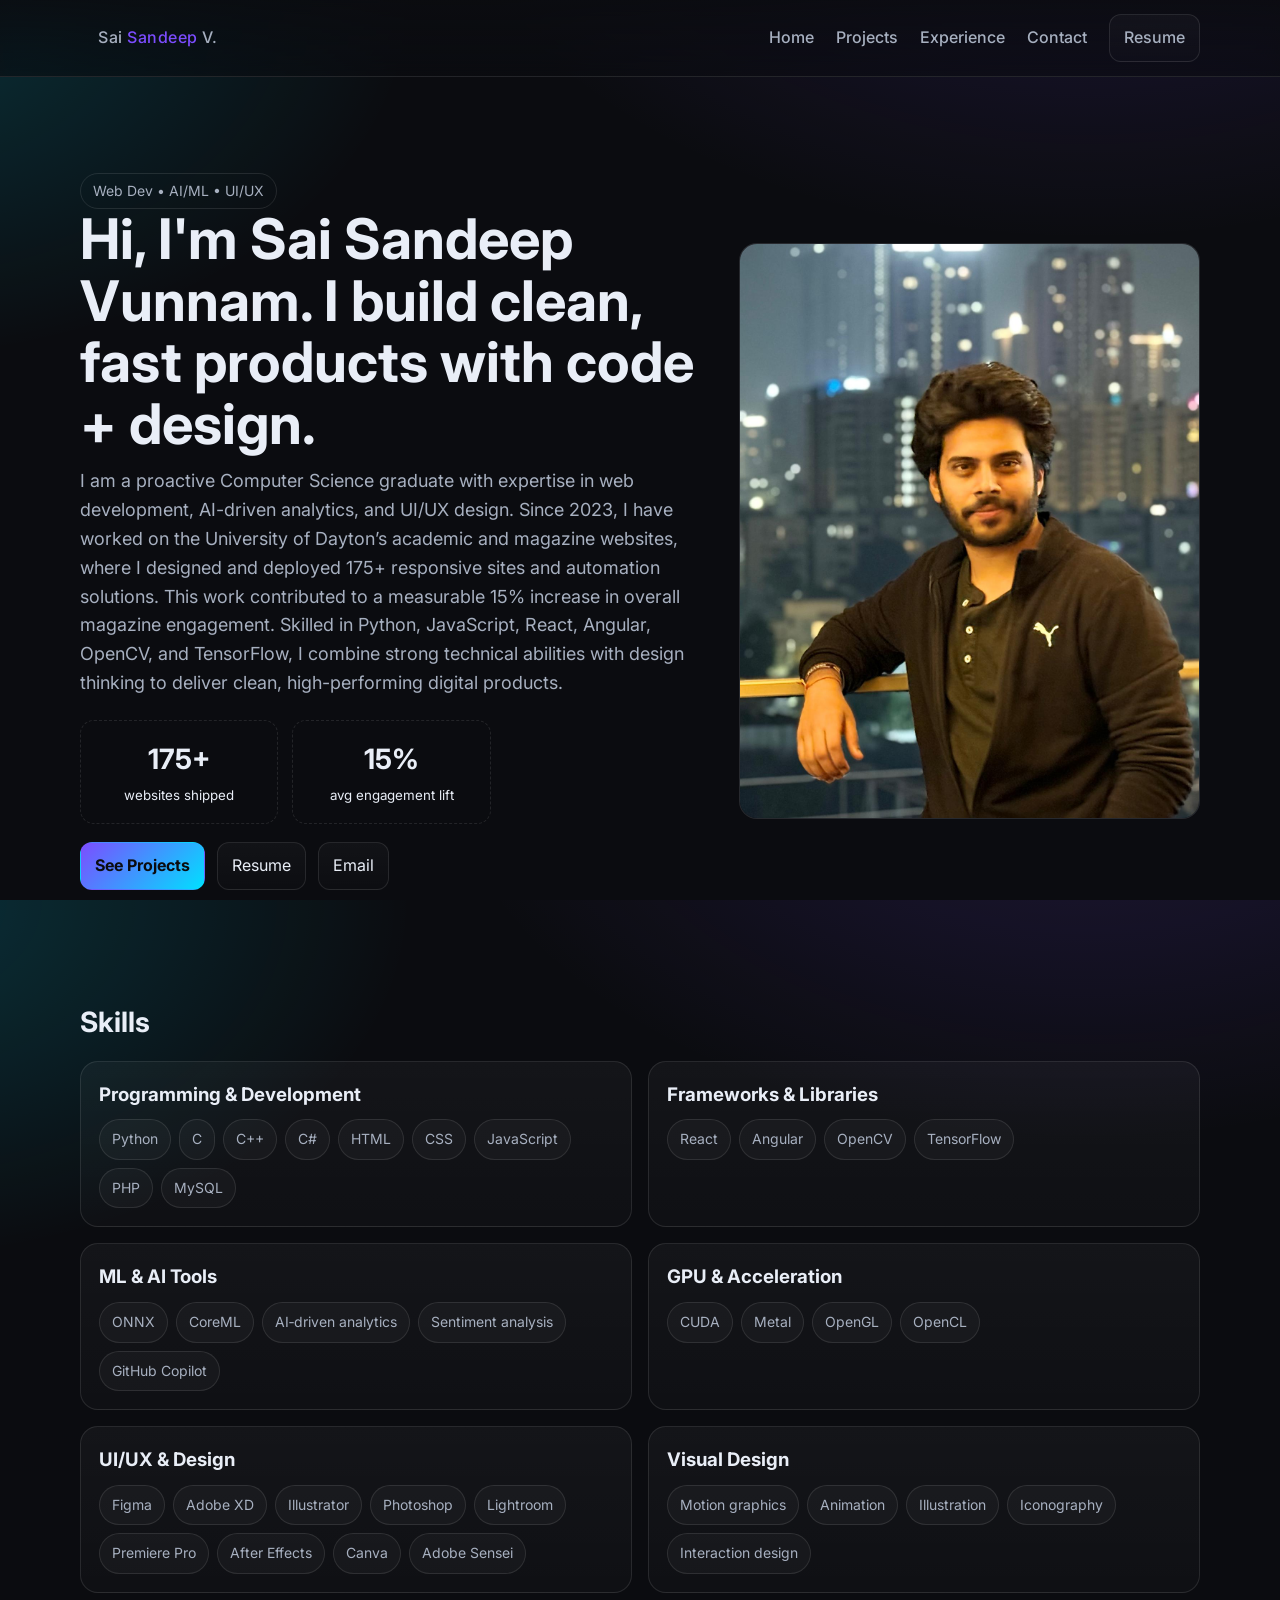
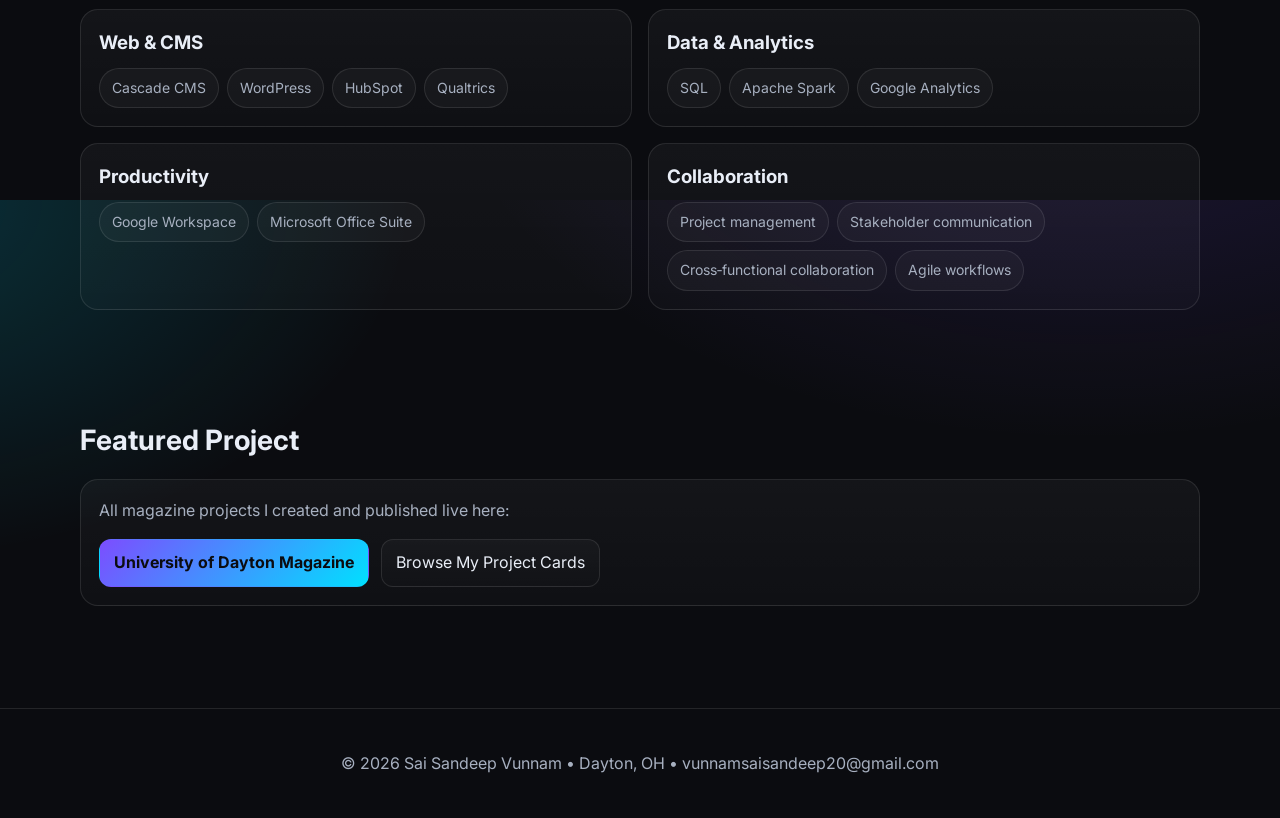
==== index.html @ b26204a2 "update changes" ====
<!DOCTYPE html>
<html lang="en">
<head>
  <meta charset="utf-8" />
  <meta name="viewport" content="width=device-width, initial-scale=1" />
  <title>Sai Sandeep Vunnam — Portfolio</title>
  <meta name="description" content="Portfolio of Sai Sandeep Vunnam — Web Development • AI/ML • UI/UX. 175+ websites shipped, University of Dayton Magazine projects." />
  <meta property="og:title" content="Sai Sandeep Vunnam — Portfolio" />
  <meta property="og:description" content="Web Developer • AI/ML • UI/UX" />
  <meta property="og:type" content="website" />
  <meta property="og:image" content="saisandeep.jpeg" />
  <link rel="preconnect" href="https://fonts.googleapis.com">
  <link rel="preconnect" href="https://fonts.gstatic.com" crossorigin>
  <link href="https://fonts.googleapis.com/css2?family=Inter:wght@300;400;500;600;700;800&display=swap" rel="stylesheet">
  <style>
    :root{
      --bg:#0b0c10; --panel:#10131a; --text:#e9eef7; --muted:#a7b0c0;
      --brand:#7c4dff; --brand2:#00e0ff; --ring:rgba(124,77,255,.35);
      --border:rgba(255,255,255,.10)
    }
    *{box-sizing:border-box}
    html,body{margin:0;height:100%}
    body{
      font-family:Inter, system-ui, -apple-system, Segoe UI, Roboto, Arial, sans-serif;
      color:var(--text); background:
        radial-gradient(1100px 700px at 85% -20%, rgba(124,77,255,.18), transparent 60%),
        radial-gradient(900px 600px at -10% 0%, rgba(0,224,255,.18), transparent 60%),
        var(--bg);
      line-height:1.6
    }
    a{color:inherit;text-decoration:none}
    .container{width:min(1120px,92vw);margin:0 auto}
    header{position:sticky;top:0;z-index:30;backdrop-filter:saturate(150%) blur(10px);
      background:linear-gradient(180deg,rgba(11,12,16,.9),rgba(11,12,16,.65));
      border-bottom:1px solid var(--border)}
    .nav{display:flex;align-items:center;justify-content:space-between;padding:14px 0}
    .brand{font-weight:800;letter-spacing:.5px}
    .brand span{color:var(--brand)}
    .nav a{margin-left:18px;color:var(--muted);font-weight:500}
    .nav a:hover{color:var(--text)}
    .btn{display:inline-flex;align-items:center;gap:10px;padding:10px 14px;border-radius:12px;border:1px solid var(--border);
      background:linear-gradient(180deg,rgba(255,255,255,.03),rgba(255,255,255,.01));cursor:pointer}
    .btn.primary{border-color:transparent;background:linear-gradient(135deg,var(--brand),var(--brand2));color:#0b0c10;font-weight:700}
    .btn:hover{box-shadow:0 0 0 4px var(--ring)}
    .hero{padding:96px 0 56px;display:grid;grid-template-columns:1.15fr .85fr;gap:36px;align-items:center}
    .hero h1{font-size:clamp(32px,6vw,56px);line-height:1.1;margin:0}
    .hero p{color:var(--muted);font-size:18px;margin-top:12px}
    .pill{display:inline-flex;align-items:center;gap:8px;border:1px solid var(--border);border-radius:999px;padding:6px 12px;color:var(--muted);font-size:14px}
    .headshot{border-radius:18px;border:1px solid var(--border);overflow:hidden;background:#0f1116}
    .headshot img{width:100%;height:auto;display:block}
    .kpis{display:grid;grid-template-columns:repeat(3,1fr);gap:14px;margin-top:22px}
    .kpi{text-align:center;padding:16px;border-radius:14px;border:1px dashed var(--border)}
    .kpi strong{display:block;font-size:28px}
    .section{padding:54px 0}
    h2{font-size:28px;margin:0 0 16px}
    .panel{background:linear-gradient(180deg,rgba(255,255,255,.04),rgba(255,255,255,.02));border:1px solid var(--border);border-radius:18px;padding:18px}
    .grid-2{display:grid;grid-template-columns:1fr 1fr;gap:16px}
    .grid-3{display:grid;grid-template-columns:repeat(3,1fr);gap:16px}
    .chips{display:flex;gap:8px;flex-wrap:wrap}
    .chip{padding:8px 12px;border-radius:999px;border:1px solid var(--border);background:rgba(255,255,255,.03);font-size:14px;color:var(--muted)}
    .cards{display:grid;grid-template-columns:repeat(3,1fr);gap:16px}
    .card{border:1px solid var(--border);border-radius:16px;overflow:hidden;background:rgba(255,255,255,.03);display:flex;flex-direction:column}
    .card img{width:100%;aspect-ratio:16/9;object-fit:cover;background:#0f1116;display:block} /* show real cover images for issue cards */ /* replaced by .thumb */
    .card .body{padding:14px 14px 18px}
    .card h3{margin:0 0 8px;font-size:18px}
    .card p{margin:0 0 12px;color:var(--muted);font-size:15px}
    .card .tags{display:flex;gap:8px;flex-wrap:wrap}
    .card .tags span{font-size:12px;padding:6px 8px;border:1px solid var(--border);border-radius:999px;color:var(--muted)}
    footer{padding:42px 0;color:var(--muted);text-align:center;border-top:1px solid var(--border);margin-top:48px}
    /* router view */
    .view{min-height:40vh}
    .thumb{width:100%;aspect-ratio:16/9;position:relative;border-bottom:1px solid var(--border);border-radius:0;background:linear-gradient(135deg,var(--c1,#7c4dff),var(--c2,#00e0ff));background-size:200% 200%;animation:shift 8s ease-in-out infinite alternate}
    .thumb::after{content:"";position:absolute;inset:0;background:radial-gradient(80% 60% at 120% -20%, rgba(255,255,255,.25), transparent 60%)}
    .thumb span{position:absolute;left:12px;bottom:10px;font-weight:700;background:rgba(0,0,0,.35);padding:6px 10px;border-radius:10px}
    .subtle{margin:18px 0 10px;color:var(--muted);font-size:16px;font-weight:600}
    @keyframes shift{from{background-position:0% 30%}to{background-position:100% 70%}}
    /* responsive */
    @media (max-width: 980px){.hero{grid-template-columns:1fr}.grid-2,.grid-3,.cards,.kpis{grid-template-columns:1fr}.nav a{margin-left:12px}}
  </style>
</head>
<body>
  <header>
    <div class="container nav">
      <a class="brand" data-link href="#/">Sai <span>Sandeep</span> V.</a>
      <nav>
        <a data-link href="#/">Home</a>
        <a data-link href="#/projects">Projects</a>
        <a data-link href="#/experience">Experience</a>
        <a data-link href="#/contact">Contact</a>
        <a class="btn" data-link href="#/resume">Resume</a>
      </nav>
    </div>
  </header>

  <main class="container view" id="app"><!-- content injected by router --></main>

  <footer>
    <div class="container">©️ <span id="y"></span> Sai Sandeep Vunnam • Dayton, OH • <a href="mailto:vunnamsaisandeep20@gmail.com">vunnamsaisandeep20@gmail.com</a></div>
  </footer>

  <script>
    // --- DATA ---
    const INFO = {
      name: 'Sai Sandeep Vunnam',
      tagline: 'Web Development • AI/ML • UI/UX',
      summary: `I am a proactive Computer Science graduate with expertise in web development, AI-driven analytics, and UI/UX design. Since 2023, I have worked on the University of Dayton’s academic and magazine websites, where I designed and deployed 175+ responsive sites and automation solutions. This work contributed to a measurable 15% increase in overall magazine engagement. Skilled in Python, JavaScript, React, Angular, OpenCV, and TensorFlow, I combine strong technical abilities with design thinking to deliver clean, high-performing digital products.`,
      location: 'Dayton, Ohio, USA',
      graduation: 'August 2025',
      email: 'vunnamsaisandeep20@gmail.com',
      phone: '+1 (940) 843-8351',
      links: {
        magazine: 'https://udayton.edu/magazine/index.php',
        linkedin: 'https://www.linkedin.com/',
        github: 'https://github.com/'
      }
    };

    // All magazine projects are published under the same site. Using representative tiles.
    const PROJECTS = [
      {title:'University of Dayton Magazine — Collection',
       desc:'Created and published the University of Dayton Magazine collection. Responsible for content architecture, theming, and deployment across 75+ pages.',
       tags:['Cascade CMS','Design System','Accessibility','Performance'],
       url: INFO.links.magazine, c1:'#7c4dff', c2:'#00e0ff'},
      {title:'UD Magazine — Site Revamp & Theming',
       desc:'Migrated layouts to a consistent design system, tuned performance and accessibility, and streamlined editorial workflows.',
       tags:['CMS','HTML/CSS/JS','Accessibility AA'], url: INFO.links.magazine, c1:'#32d7ff', c2:'#7c4dff'},
      {title:'UD Magazine — Issue Publishing Pipeline',
       desc:'Built repeatable templates and checklists to publish new issues faster with fewer errors. Integrated analytics and QA steps.',
       tags:['Templates','Automation','Analytics'], url: INFO.links.magazine, c1:'#22c55e', c2:'#06b6d4'},
      {title:'Media Optimization with OpenCV',
       desc:'Python/OpenCV pipeline for HDR optimization and dynamic resizing; integrated into CMS to cut manual editing time by ~40%.',
       tags:['Python','OpenCV','Automation'], url: INFO.links.magazine, c1:'#f97316', c2:'#f43f5e'},
      {title:'Qualtrics + GA Dashboards',
       desc:'Embedded feedback and analytics dashboards in CMS pages for live insights that boosted engagement by ~15%.',
       tags:['Qualtrics','GA','Dashboards'], url: INFO.links.magazine, c1:'#a78bfa', c2:'#60a5fa'}
    ];

    // Specific magazine issues you created and published
    const MAG_ISSUES = [
      {label:'Summer 2025', title:'UD Magazine — Summer 2025', url:'https://udayton.edu/magazine/2025/summer-2025.php', img:'summer2025.png'},
      {label:'Spring 2025', title:'UD Magazine — Spring 2025', url:'https://udayton.edu/magazine/2025/spring-2025.php', img:'spring2025.png'},
      {label:'Winter 24–25', title:'UD Magazine — Winter 2024–25', url:'https://udayton.edu/magazine/2024/winter-24-25.php', img:'winter2024-25.png'},
      {label:'Autumn 2024', title:'UD Magazine — Fall 2024', url:'https://udayton.edu/magazine/2024/autumn-2024.php', img:'fall2024.png'},
      {label:'Summer 2024', title:'UD Magazine — Summer 2024', url:'https://udayton.edu/magazine/2024/summer2024.php', img:'summer2024.png'},
      {label:'Spring 2024', title:'UD Magazine — Spring 2024', url:'https://udayton.edu/magazine/2024/spring-2024.php', img:'spring2024.png'},
      {label:'Winter 23–24', title:'UD Magazine — Winter 2023–24', url:'https://udayton.edu/magazine/2023/winter-23-24.php', img:'winter2023-24.png'}
    ];

    const EXPERIENCE = [
      {role:'Twitter Account Management', company:'University of Dayton', period:'Jan 2024 – Present', bullets:[
        'Developed and managed content strategies that boosted engagement and generated quality leads.',
        'Created bilingual content to reach a broader audience and aligned posts with crypto/blockchain trends.',
        'Wrote and edited posts for accuracy, clarity, and brand consistency; coordinated across design, marketing, and tech teams.',
        'Used Google Analytics, HubSpot, and platform insights to track performance and improve results.',
        'Integrated ONNX into a CoreML iOS preview app (Obj‑C/Swift) for on‑device performance forecasts.',
        'Applied Adobe Sensei to refresh templates and visuals across social presence.'
      ]},
      {role:'Web Content Developer', company:'University of Dayton', period:'Nov 2023 – Present', bullets:[
        'Created and launched 75+ academic and magazine sites in Cascade CMS; content architecture, theming, deployment.',
        'Delivered WordPress projects with custom themes, plugins, and performance optimizations.',
        'Designed high‑fidelity prototypes in Figma; translated to responsive HTML/CSS/JS components.',
        'Python/OpenCV pipelines for HDR optimization and dynamic resizing (−40% manual editing time).',
        'Embedded Qualtrics + GA dashboards; boosted engagement by ~15%.',
        'Active project: University of Dayton Magazine — ' + INFO.links.magazine
      ]},
      {role:'Web Archiving & Content Management', company:'University of Dayton', period:'Oct 2023 – Mar 2025', bullets:[
        'Scanned 2,500+ pages with OpenCV/TensorFlow to flag stale layouts and visuals.',
        'Cleaned 1,600+ obsolete assets using CV labels + usage data; aligned with archival policy.',
        'Wrote image‑analysis scripts to eliminate duplicates and low‑value media.',
        'Provided clear audit logs and Excel reports for each processing step.',
        'Used Spark for parallel processing to speed bulk scans.'
      ]},
      {role:'Web Content Developer', company:'Indian School of Business', period:'Sep 2022 – May 2023', bullets:[
        'Managed 40+ academic pages in WordPress (PHP/MySQL), ensuring consistent, performant, mobile‑friendly UI.',
        'Planned and published content to increase program awareness and leads.',
        'Customized themes, integrated plugins, and optimized SEO.',
        'Worked cross‑functionally to align messaging and timelines; tracked metrics to refine strategy.'
      ]},
      {role:'Website Creator / UI/UX Designer', company:'VNR VJIET', period:'Jun 2020 – May 2021', bullets:[
        'Built the institute website and event microsites with WordPress; secure, performant managed hosting.',
        'Produced user flows and prototypes in Figma/Adobe XD; improved engagement by ~25%.',
        'Created custom illustrations (Illustrator) and motion banners (After Effects).',
        'Presented design/tech concepts to technical and non‑technical stakeholders.'
      ]}
    ];

    const SKILLS = {
      'Programming & Development':['Python','C','C++','C#','HTML','CSS','JavaScript','PHP','MySQL'],
      'Frameworks & Libraries':['React','Angular','OpenCV','TensorFlow'],
      'ML & AI Tools':['ONNX','CoreML','AI‑driven analytics','Sentiment analysis','GitHub Copilot'],
      'GPU & Acceleration':['CUDA','Metal','OpenGL','OpenCL'],
      'UI/UX & Design':['Figma','Adobe XD','Illustrator','Photoshop','Lightroom','Premiere Pro','After Effects','Canva','Adobe Sensei'],
      'Visual Design':['Motion graphics','Animation','Illustration','Iconography','Interaction design'],
      'Web & CMS':['Cascade CMS','WordPress','HubSpot','Qualtrics'],
      'Data & Analytics':['SQL','Apache Spark','Google Analytics'],
      'Productivity':['Google Workspace','Microsoft Office Suite'],
      'Collaboration':['Project management','Stakeholder communication','Cross‑functional collaboration','Agile workflows']
    };

    const TRAINING = [
      'Employee of the Month — Indian School of Business',
      '75+ academic & magazine websites shipped end‑to‑end (Cascade CMS)',
      'CONVERGENCE hackathon participant — VNR VJIET'
    ];

    // --- VIEWS ---
    const Views = {
      home(){
        return `
        <section class="hero">
          <div>
            <span class="pill">Web Dev • AI/ML • UI/UX</span>
            <h1>Hi, I'm ${INFO.name}. I build clean, fast products with code + design.</h1>
            <p>${INFO.summary}</p>
            <div class="kpis">
              <div class="kpi"><strong>175+</strong><small>websites shipped</small></div>
              <div class="kpi"><strong>15%</strong><small>avg engagement lift</small></div>
              
            </div>
            <div style="margin-top:18px;display:flex;gap:12px;flex-wrap:wrap">
              <a class="btn primary" data-link href="#/projects">See Projects</a>
              <a class="btn" data-link href="#/resume">Resume</a>
              <a class="btn" href="#" data-action="show-email">Email</a>
            </div>
          </div>
          <div class="headshot"><img src="saisandeep.jpeg" alt="Portrait of ${INFO.name}"></div>
        </section>

        <section class="section">
          <h2>Skills</h2>
          <div class="grid-2">
            ${Object.entries(SKILLS).map(([k,vals])=>`
              <div class="panel"><h3 style="margin:0 0 10px">${k}</h3>
                <div class="chips">${vals.map(v=>`<span class='chip'>${v}</span>`).join('')}</div>
              </div>`).join('')}
          </div>
        </section>

        <section class="section">
          <h2>Featured Project</h2>
          <div class="panel">
            <p style="margin-top:0;color:var(--muted)">All magazine projects I created and published live here:</p>
            <div style="display:flex;gap:12px;flex-wrap:wrap;align-items:center">
              <a class="btn primary" href="${INFO.links.magazine}" target="_blank" rel="noreferrer">University of Dayton Magazine</a>
              <a class="btn" data-link href="#/projects">Browse My Project Cards</a>
            </div>
          </div>
        </section>
        `;
      },

      projects(){
        return `
          <section class="section">
            <h2>Projects</h2>
            <h3 class="subtle">Magazine Issues (Published)</h3>
            <div class="cards">
              ${MAG_ISSUES.map(p=>`
                <article class='card'>
                  <img src='${p.img}' alt='${p.title} cover'>
                  <div class='body'>
                    <h3>${p.title}</h3>
                    <p>Created & published this issue in Cascade CMS (content architecture, theming, deployment).</p>
                    <div class='tags'><span>UD Magazine</span><span>Cascade CMS</span><span>Issue Publishing</span></div>
                    <div style='margin-top:12px'><a class='btn primary' href='${p.url}' target='_blank' rel='noreferrer'>View Issue</a></div>
                  </div>
                </article>`).join('')}
            </div>
          </section>
        `;
      },

      experience(){
        return `
          <section class='section'>
            <h2>Experience</h2>
            <div class='grid-3'>
              ${EXPERIENCE.map(x=>`
                <div class='panel'>
                  <h3 style='margin:0'>${x.role}</h3>
                  <div style='color:var(--muted)'>${x.company} • ${x.period}</div>
                  <ul style='margin:10px 0 0 18px'>${x.bullets.map(b=>`<li>${b}</li>`).join('')}</ul>
                </div>`).join('')}
            </div>
          </section>
          <section class='section'>
            <h2>Education</h2>
            <div class='panel'>
              <strong>University of Dayton</strong> — M.S. in Computer Science • ${INFO.location} • ${INFO.graduation}
            </div>
          </section>
          <section class='section'>
            <h2>Training & Recognition</h2>
            <div class='panel'><ul style='margin:0 0 0 18px'>${TRAINING.map(t=>`<li>${t}</li>`).join('')}</ul></div>
          </section>
        `;
      },

      resume(){
        return `
          <section class='section'>
            <h2>Resume</h2>
            <div class='panel'>
              <strong>${INFO.name}</strong> — ${INFO.location}<br/>
              817 Patterson Rd Apt A, Dayton, OH – 45419 • ${INFO.phone} • <a href='mailto:${INFO.email}'>${INFO.email}</a>
              
            </div>

            <div class='panel'>
              <h3 style='margin-top:0'>Summary</h3>
              <p>${INFO.summary}</p>
            </div>

            <div class='panel'>
              <h3 style='margin-top:0'>Education</h3>
              <strong>University of Dayton</strong> — Master of Science in Computer Science • ${INFO.graduation}
            </div>

            <div class='panel'>
              <h3 style='margin-top:0'>Skills</h3>
              ${Object.entries(SKILLS).map(([k,vals])=>`<div style='margin:6px 0'><strong>${k}:</strong> ${vals.join(', ')}</div>`).join('')}
            </div>

            <div class='panel'>
              <h3 style='margin-top:0'>Work Experience</h3>
              ${EXPERIENCE.map(x=>`<div style='margin:12px 0'><strong>${x.role}</strong> — ${x.company} <span style='color:var(--muted)'>(${x.period})</span>
                <ul style='margin:6px 0 0 18px'>${x.bullets.map(b=>`<li>${b}</li>`).join('')}</ul></div>`).join('')}
            </div>

            <div class='panel'>
              <h3 style='margin-top:0'>Training & Recognition</h3>
              <ul style='margin:0 0 0 18px'>${TRAINING.map(t=>`<li>${t}</li>`).join('')}</ul>
            </div>
          </section>
        `;
      },

      contact(){
        return `
          <section class='section'>
            <h2>Contact</h2>
            <div class='panel'>
              <p style='margin:0 0 10px;color:var(--muted)'>Open to full‑time roles and collaborations. Best way to reach me is email or phone.</p>
              <div style='display:flex;gap:12px;flex-wrap:wrap'>
                <a class='btn primary' href='mailto:${INFO.email}'>Email ${INFO.name.split(' ')[0]}</a>
                <a class='btn' href='tel:+19408438351'>Call ${INFO.phone}</a>
                <a class='btn' href='${INFO.links.magazine}' target='_blank'>View Magazine Work</a>
              </div>
            </div>
          </section>
        `;
      }
    };

    // --- HASH ROUTER (works with file:// and static hosting) ---
    const routes = {
      '/': Views.home,
      '/projects': Views.projects,
      '/experience': Views.experience,
      '/resume': Views.resume,
      '/contact': Views.contact
    };

    const getPath = () => (location.hash.slice(1) || '/');

    function render(path){
      const view = routes[path] || routes['/'];
      document.getElementById('app').innerHTML = view();
      window.scrollTo({top:0, behavior:'smooth'});
    }

    // listen for hash changes
    window.addEventListener('hashchange', () => render(getPath()));

    // initial render
    render(getPath());
    document.addEventListener('click', (e)=>{ const el = e.target.closest('[data-action="show-email"]'); if(el){ e.preventDefault(); alert("Hi! I'm Sai Sandeep vunnam This is my email " + INFO.email + "."); }});
    document.getElementById('y').textContent = new Date().getFullYear();
  </script>
</body>
</html>
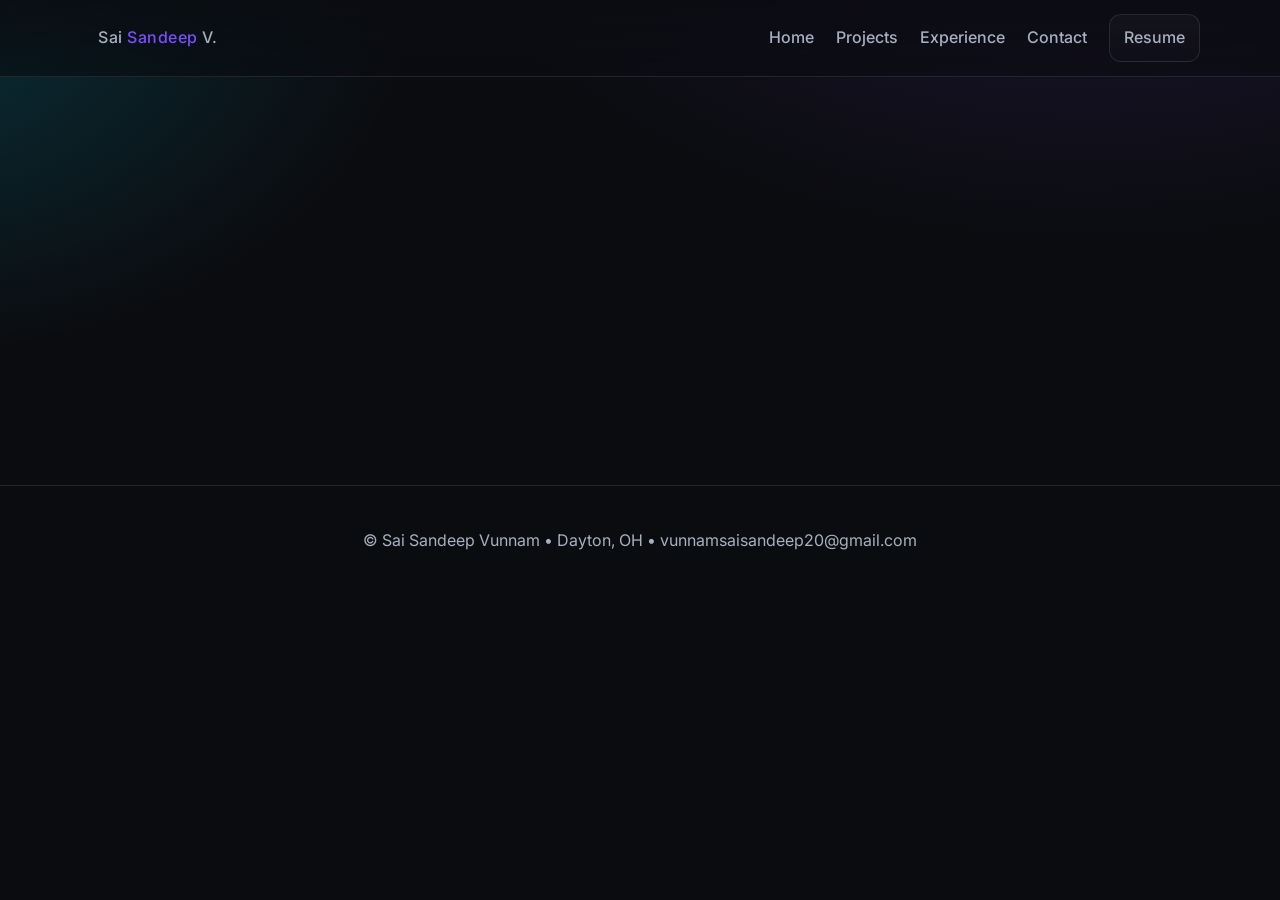
==== commit d53150fc: "Update index.html" ====
--- a/index.html
+++ b/index.html
@@ -117,7 +117,7 @@
 
     // All magazine projects are published under the same site. Using representative tiles.
     const PROJECTS = [
-      {title:'University of Dayton Magazine — Collection',
+      {title:'University of Dayton Magazine - Collection',
        desc:'Created and published the University of Dayton Magazine collection. Responsible for content architecture, theming, and deployment across 75+ pages.',
        tags:['Cascade CMS','Design System','Accessibility','Performance'],
        url: INFO.links.magazine, c1:'#7c4dff', c2:'#00e0ff'},
@@ -147,40 +147,33 @@
     ];
 
     const EXPERIENCE = [
-      {role:'Twitter Account Management', company:'University of Dayton', period:'Jan 2024 – Present', bullets:[
-        'Developed and managed content strategies that boosted engagement and generated quality leads.',
-        'Created bilingual content to reach a broader audience and aligned posts with crypto/blockchain trends.',
-        'Wrote and edited posts for accuracy, clarity, and brand consistency; coordinated across design, marketing, and tech teams.',
-        'Used Google Analytics, HubSpot, and platform insights to track performance and improve results.',
-        'Integrated ONNX into a CoreML iOS preview app (Obj‑C/Swift) for on‑device performance forecasts.',
-        'Applied Adobe Sensei to refresh templates and visuals across social presence.'
-      ]},
-      {role:'Web Content Developer', company:'University of Dayton', period:'Nov 2023 – Present', bullets:[
-        'Created and launched 75+ academic and magazine sites in Cascade CMS; content architecture, theming, deployment.',
-        'Delivered WordPress projects with custom themes, plugins, and performance optimizations.',
-        'Designed high‑fidelity prototypes in Figma; translated to responsive HTML/CSS/JS components.',
-        'Python/OpenCV pipelines for HDR optimization and dynamic resizing (−40% manual editing time).',
-        'Embedded Qualtrics + GA dashboards; boosted engagement by ~15%.',
+
+      {role:'Web Content & Application Developer', company:'University of Dayton', period:'Nov 2023 – Present', bullets:[
+        'Built and launched 175+ academic and magazine sites using Cascade CMS for templating, content workflows, and responsive deployment.',
+        'Developed custom WordPress themes and plugins with SEO optimization, caching, and analytics dashboards (GA4 + Qualtrics).',
+        'Designed Figma wireframes and UI prototypes, handing off annotated designs for responsive HTML/CSS/JS builds.',
+        'Automated image workflows with Python + OpenCV, creating HDR pipelines and dynamic resizing that cut manual editing time by 40%.',
+        'Improved content engagement by ~15% through A/B testing, Qualtrics surveys, and Google Analytics dashboards.',
         'Active project: University of Dayton Magazine — ' + INFO.links.magazine
       ]},
-      {role:'Web Archiving & Content Management', company:'University of Dayton', period:'Oct 2023 – Mar 2025', bullets:[
-        'Scanned 2,500+ pages with OpenCV/TensorFlow to flag stale layouts and visuals.',
-        'Cleaned 1,600+ obsolete assets using CV labels + usage data; aligned with archival policy.',
-        'Wrote image‑analysis scripts to eliminate duplicates and low‑value media.',
-        'Provided clear audit logs and Excel reports for each processing step.',
-        'Used Spark for parallel processing to speed bulk scans.'
+      {role:'Multimedia Creator', company:'University of Dayton', period:'Oct 2023 – Mar 2025', bullets:[
+        'Captured and edited event photography & videography, featured in campaigns and publications..',
+        'Produced marketing visuals, infographics, and animated banners with Photoshop, Illustrator, and After Effects.',
+        'Applied Adobe Sensei + Lightroom for AI-assisted image enhancement and automation.',
+        'Integrated multimedia assets into Cascade CMS, WordPress, and social media campaigns to support brand storytelling.',
       ]},
-      {role:'Web Content Developer', company:'Indian School of Business', period:'Sep 2022 – May 2023', bullets:[
-        'Managed 40+ academic pages in WordPress (PHP/MySQL), ensuring consistent, performant, mobile‑friendly UI.',
-        'Planned and published content to increase program awareness and leads.',
-        'Customized themes, integrated plugins, and optimized SEO.',
-        'Worked cross‑functionally to align messaging and timelines; tracked metrics to refine strategy.'
+      {role:'Web Content Developer & Campaign Designer', company:'Indian School of Business', period:'Sep 2022 – May 2023', bullets:[
+        'Managed 40+ academic and campaign microsites in WordPress (PHP/MySQL), integrating HubSpot for lead capture and analytics tracking..',
+        'Designed UX wireframes in Figma and converted them into CMS-ready templates for responsive publishing.',
+        'Customized themes, optimized for SEO + accessibility, and embedded performance monitoring with Google Analytics.',
+        'Collaborated across marketing, design, and IT teams to align campaign launches with institutional branding.'
       ]},
-      {role:'Website Creator / UI/UX Designer', company:'VNR VJIET', period:'Jun 2020 – May 2021', bullets:[
-        'Built the institute website and event microsites with WordPress; secure, performant managed hosting.',
-        'Produced user flows and prototypes in Figma/Adobe XD; improved engagement by ~25%.',
-        'Created custom illustrations (Illustrator) and motion banners (After Effects).',
-        'Presented design/tech concepts to technical and non‑technical stakeholders.'
+      {role:'UI/UX Designer & Web Developer', company:'BSCPL Infrastructure Ltd.', period:'Jun 2021 – May 2022', bullets:[
+        'Built the company’s corporate website and event microsites in WordPress, applying secure managed hosting and responsive performance optimization.',
+        'Produced Figma/Adobe XD mockups and interactive prototypes to streamline management approvals.',
+        'Enhanced usability with Bootstrap + custom CSS, improving engagement metrics by ~25%.',
+        'Created illustrations (Illustrator) and motion graphics (After Effects) for digital campaigns and presentations.'
+        'Partnered with IT teams to ensure consistency across CMS content and design standards.'
       ]}
     ];
 
@@ -201,6 +194,7 @@
       'Employee of the Month — Indian School of Business',
       '75+ academic & magazine websites shipped end‑to‑end (Cascade CMS)',
       'CONVERGENCE hackathon participant — VNR VJIET'
+      'NCAA March Madness 2025: Event photography & design featured on University of Dayton’s official social channels'
     ];
 
     // --- VIEWS ---
@@ -378,4 +372,4 @@
     document.getElementById('y').textContent = new Date().getFullYear();
   </script>
 </body>
-</html>+</html>
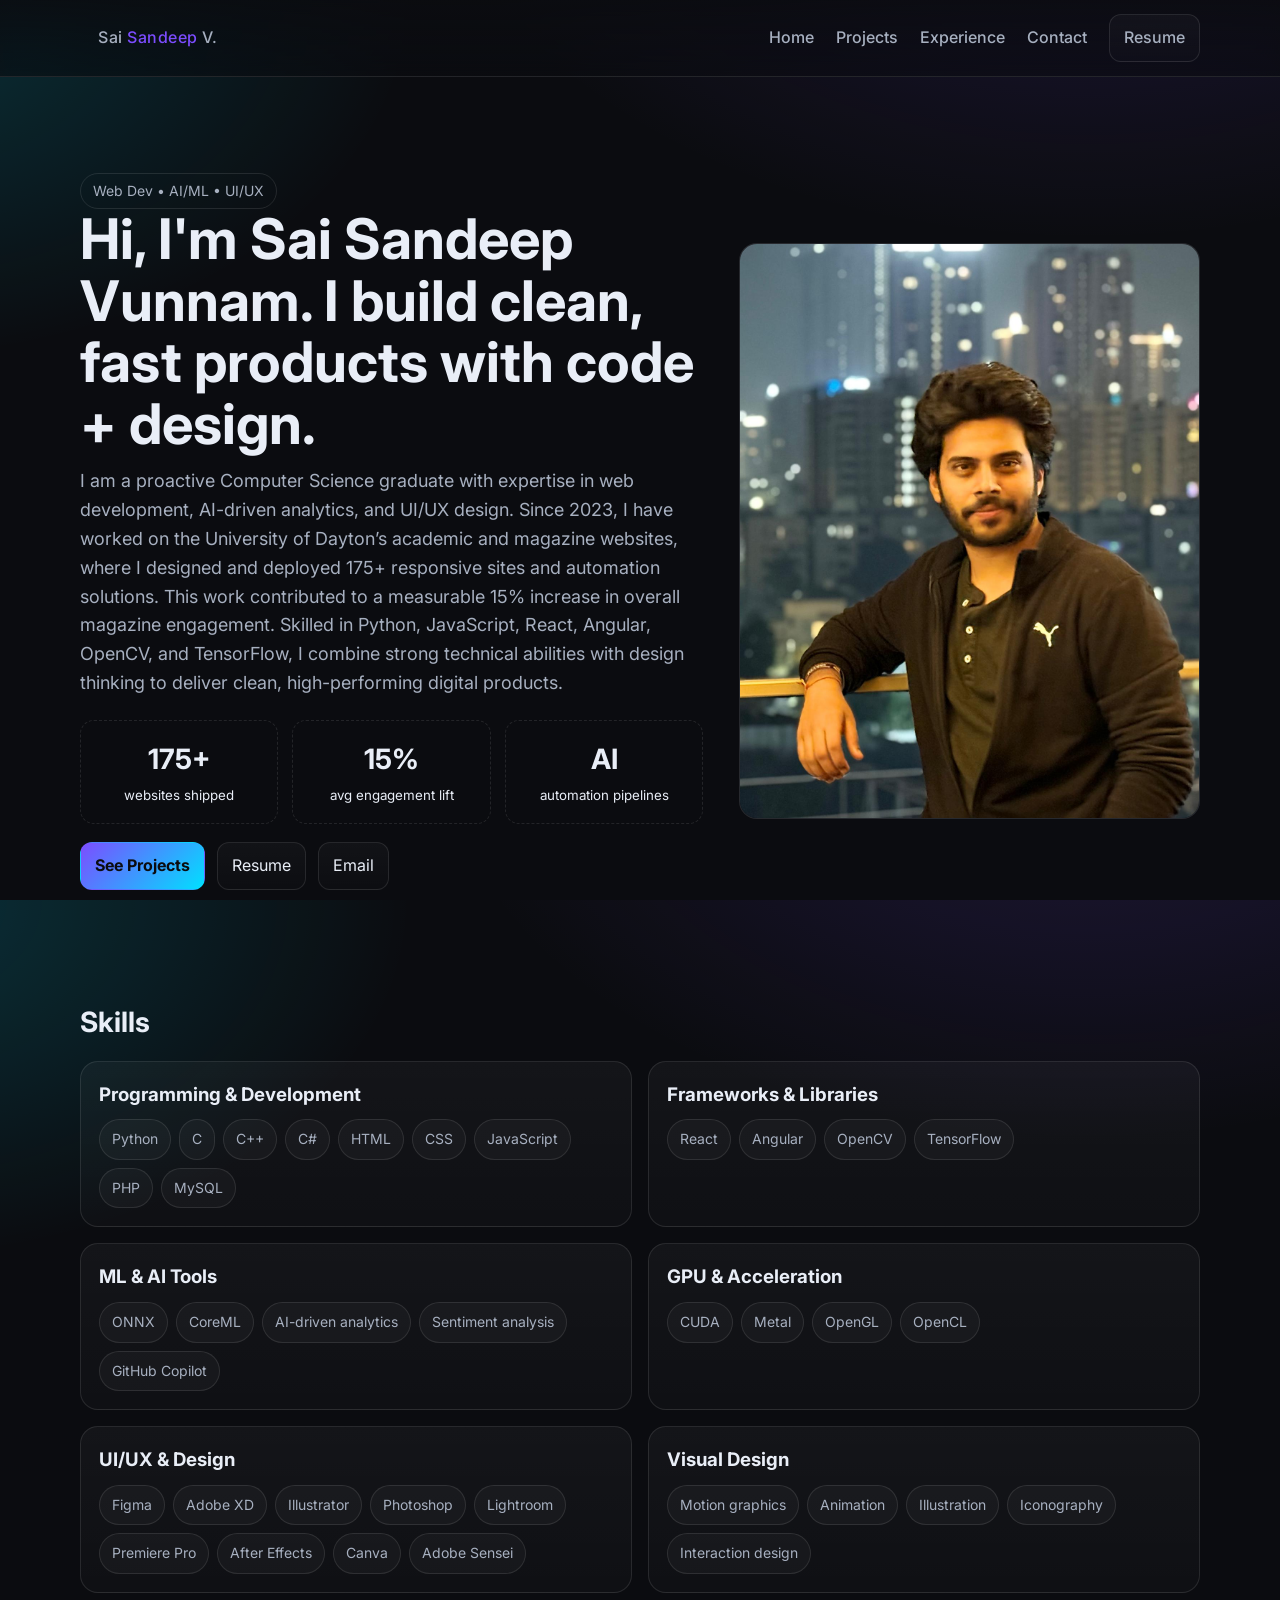
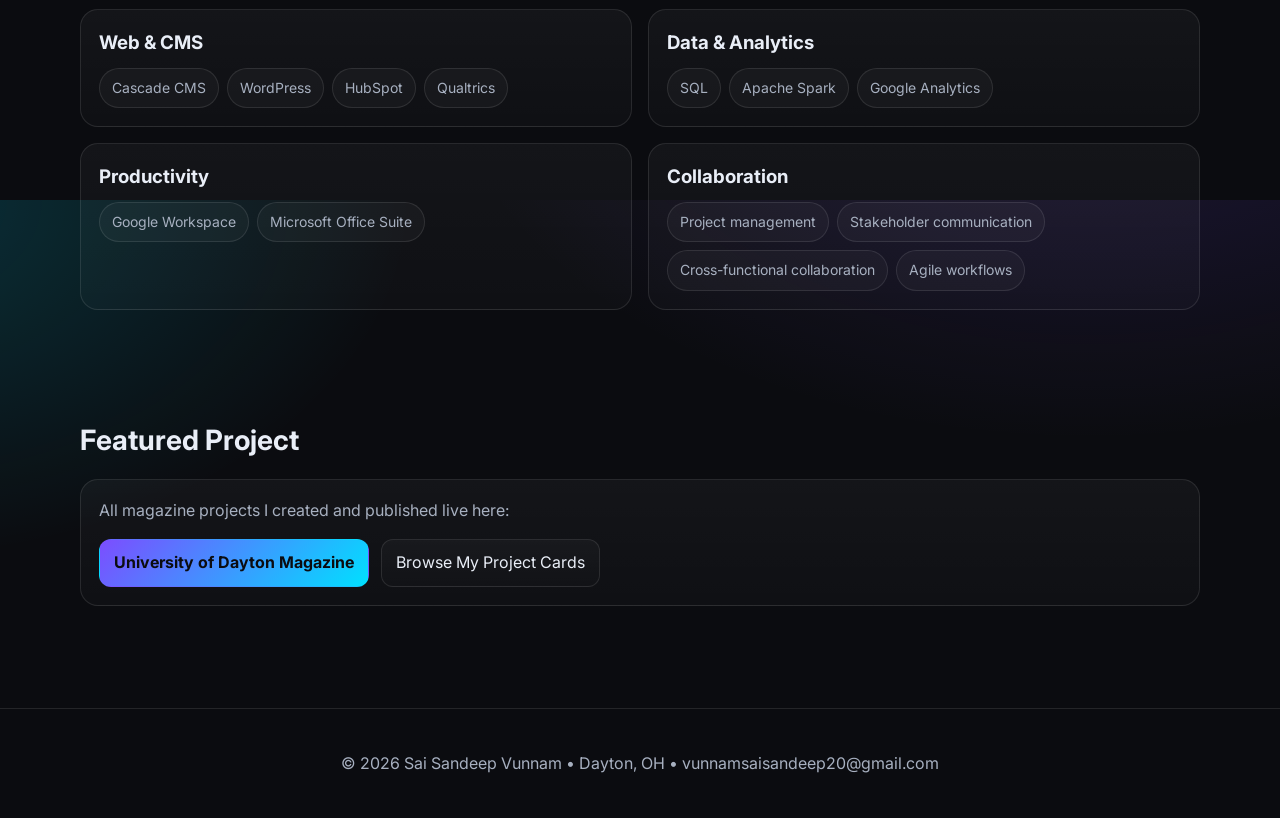
==== commit c7faddd3: "changes" ====
--- a/index.html
+++ b/index.html
@@ -13,11 +13,7 @@
   <link rel="preconnect" href="https://fonts.gstatic.com" crossorigin>
   <link href="https://fonts.googleapis.com/css2?family=Inter:wght@300;400;500;600;700;800&display=swap" rel="stylesheet">
   <style>
-    :root{
-      --bg:#0b0c10; --panel:#10131a; --text:#e9eef7; --muted:#a7b0c0;
-      --brand:#7c4dff; --brand2:#00e0ff; --ring:rgba(124,77,255,.35);
-      --border:rgba(255,255,255,.10)
-    }
+    :root{ --bg:#0b0c10; --panel:#10131a; --text:#e9eef7; --muted:#a7b0c0; --brand:#7c4dff; --brand2:#00e0ff; --ring:rgba(124,77,255,.35); --border:rgba(255,255,255,.10) }
     *{box-sizing:border-box}
     html,body{margin:0;height:100%}
     body{
@@ -60,21 +56,19 @@
     .chip{padding:8px 12px;border-radius:999px;border:1px solid var(--border);background:rgba(255,255,255,.03);font-size:14px;color:var(--muted)}
     .cards{display:grid;grid-template-columns:repeat(3,1fr);gap:16px}
     .card{border:1px solid var(--border);border-radius:16px;overflow:hidden;background:rgba(255,255,255,.03);display:flex;flex-direction:column}
-    .card img{width:100%;aspect-ratio:16/9;object-fit:cover;background:#0f1116;display:block} /* show real cover images for issue cards */ /* replaced by .thumb */
+    .card img{width:100%;aspect-ratio:16/9;object-fit:cover;background:#0f1116;display:block}
     .card .body{padding:14px 14px 18px}
     .card h3{margin:0 0 8px;font-size:18px}
     .card p{margin:0 0 12px;color:var(--muted);font-size:15px}
     .card .tags{display:flex;gap:8px;flex-wrap:wrap}
     .card .tags span{font-size:12px;padding:6px 8px;border:1px solid var(--border);border-radius:999px;color:var(--muted)}
     footer{padding:42px 0;color:var(--muted);text-align:center;border-top:1px solid var(--border);margin-top:48px}
-    /* router view */
     .view{min-height:40vh}
     .thumb{width:100%;aspect-ratio:16/9;position:relative;border-bottom:1px solid var(--border);border-radius:0;background:linear-gradient(135deg,var(--c1,#7c4dff),var(--c2,#00e0ff));background-size:200% 200%;animation:shift 8s ease-in-out infinite alternate}
     .thumb::after{content:"";position:absolute;inset:0;background:radial-gradient(80% 60% at 120% -20%, rgba(255,255,255,.25), transparent 60%)}
     .thumb span{position:absolute;left:12px;bottom:10px;font-weight:700;background:rgba(0,0,0,.35);padding:6px 10px;border-radius:10px}
     .subtle{margin:18px 0 10px;color:var(--muted);font-size:16px;font-weight:600}
     @keyframes shift{from{background-position:0% 30%}to{background-position:100% 70%}}
-    /* responsive */
     @media (max-width: 980px){.hero{grid-template-columns:1fr}.grid-2,.grid-3,.cards,.kpis{grid-template-columns:1fr}.nav a{margin-left:12px}}
   </style>
 </head>
@@ -92,7 +86,7 @@
     </div>
   </header>
 
-  <main class="container view" id="app"><!-- content injected by router --></main>
+  <main class="container view" id="app"></main>
 
   <footer>
     <div class="container">©️ <span id="y"></span> Sai Sandeep Vunnam • Dayton, OH • <a href="mailto:vunnamsaisandeep20@gmail.com">vunnamsaisandeep20@gmail.com</a></div>
@@ -115,7 +109,6 @@
       }
     };
 
-    // All magazine projects are published under the same site. Using representative tiles.
     const PROJECTS = [
       {title:'University of Dayton Magazine - Collection',
        desc:'Created and published the University of Dayton Magazine collection. Responsible for content architecture, theming, and deployment across 75+ pages.',
@@ -135,7 +128,6 @@
        tags:['Qualtrics','GA','Dashboards'], url: INFO.links.magazine, c1:'#a78bfa', c2:'#60a5fa'}
     ];
 
-    // Specific magazine issues you created and published
     const MAG_ISSUES = [
       {label:'Summer 2025', title:'UD Magazine — Summer 2025', url:'https://udayton.edu/magazine/2025/summer-2025.php', img:'summer2025.png'},
       {label:'Spring 2025', title:'UD Magazine — Spring 2025', url:'https://udayton.edu/magazine/2025/spring-2025.php', img:'spring2025.png'},
@@ -146,8 +138,8 @@
       {label:'Winter 23–24', title:'UD Magazine — Winter 2023–24', url:'https://udayton.edu/magazine/2023/winter-23-24.php', img:'winter2023-24.png'}
     ];
 
+    // ---- FIXED EXPERIENCE (no merge markers, proper commas) ----
     const EXPERIENCE = [
-
       {role:'Web Content & Application Developer', company:'University of Dayton', period:'Nov 2023 – Present', bullets:[
         'Built and launched 175+ academic and magazine sites using Cascade CMS for templating, content workflows, and responsive deployment.',
         'Developed custom WordPress themes and plugins with SEO optimization, caching, and analytics dashboards (GA4 + Qualtrics).',
@@ -157,13 +149,13 @@
         'Active project: University of Dayton Magazine — ' + INFO.links.magazine
       ]},
       {role:'Multimedia Creator', company:'University of Dayton', period:'Oct 2023 – Mar 2025', bullets:[
-        'Captured and edited event photography & videography, featured in campaigns and publications..',
+        'Captured and edited event photography & videography, featured in campaigns and publications.',
         'Produced marketing visuals, infographics, and animated banners with Photoshop, Illustrator, and After Effects.',
         'Applied Adobe Sensei + Lightroom for AI-assisted image enhancement and automation.',
-        'Integrated multimedia assets into Cascade CMS, WordPress, and social media campaigns to support brand storytelling.',
+        'Integrated multimedia assets into Cascade CMS, WordPress, and social media campaigns to support brand storytelling.'
       ]},
       {role:'Web Content Developer & Campaign Designer', company:'Indian School of Business', period:'Sep 2022 – May 2023', bullets:[
-        'Managed 40+ academic and campaign microsites in WordPress (PHP/MySQL), integrating HubSpot for lead capture and analytics tracking..',
+        'Managed 40+ academic and campaign microsites in WordPress (PHP/MySQL), integrating HubSpot for lead capture and analytics tracking.',
         'Designed UX wireframes in Figma and converted them into CMS-ready templates for responsive publishing.',
         'Customized themes, optimized for SEO + accessibility, and embedded performance monitoring with Google Analytics.',
         'Collaborated across marketing, design, and IT teams to align campaign launches with institutional branding.'
@@ -172,7 +164,7 @@
         'Built the company’s corporate website and event microsites in WordPress, applying secure managed hosting and responsive performance optimization.',
         'Produced Figma/Adobe XD mockups and interactive prototypes to streamline management approvals.',
         'Enhanced usability with Bootstrap + custom CSS, improving engagement metrics by ~25%.',
-        'Created illustrations (Illustrator) and motion graphics (After Effects) for digital campaigns and presentations.'
+        'Created illustrations (Illustrator) and motion graphics (After Effects) for digital campaigns and presentations.',
         'Partnered with IT teams to ensure consistency across CMS content and design standards.'
       ]}
     ];
@@ -180,20 +172,20 @@
     const SKILLS = {
       'Programming & Development':['Python','C','C++','C#','HTML','CSS','JavaScript','PHP','MySQL'],
       'Frameworks & Libraries':['React','Angular','OpenCV','TensorFlow'],
-      'ML & AI Tools':['ONNX','CoreML','AI‑driven analytics','Sentiment analysis','GitHub Copilot'],
+      'ML & AI Tools':['ONNX','CoreML','AI-driven analytics','Sentiment analysis','GitHub Copilot'],
       'GPU & Acceleration':['CUDA','Metal','OpenGL','OpenCL'],
       'UI/UX & Design':['Figma','Adobe XD','Illustrator','Photoshop','Lightroom','Premiere Pro','After Effects','Canva','Adobe Sensei'],
       'Visual Design':['Motion graphics','Animation','Illustration','Iconography','Interaction design'],
       'Web & CMS':['Cascade CMS','WordPress','HubSpot','Qualtrics'],
       'Data & Analytics':['SQL','Apache Spark','Google Analytics'],
       'Productivity':['Google Workspace','Microsoft Office Suite'],
-      'Collaboration':['Project management','Stakeholder communication','Cross‑functional collaboration','Agile workflows']
+      'Collaboration':['Project management','Stakeholder communication','Cross-functional collaboration','Agile workflows']
     };
 
     const TRAINING = [
       'Employee of the Month — Indian School of Business',
-      '75+ academic & magazine websites shipped end‑to‑end (Cascade CMS)',
-      'CONVERGENCE hackathon participant — VNR VJIET'
+      '75+ academic & magazine websites shipped end-to-end (Cascade CMS)',
+      'CONVERGENCE hackathon participant — VNR VJIET',
       'NCAA March Madness 2025: Event photography & design featured on University of Dayton’s official social channels'
     ];
 
@@ -209,7 +201,7 @@
             <div class="kpis">
               <div class="kpi"><strong>175+</strong><small>websites shipped</small></div>
               <div class="kpi"><strong>15%</strong><small>avg engagement lift</small></div>
-              
+              <div class="kpi"><strong>AI</strong><small>automation pipelines</small></div>
             </div>
             <div style="margin-top:18px;display:flex;gap:12px;flex-wrap:wrap">
               <a class="btn primary" data-link href="#/projects">See Projects</a>
@@ -297,7 +289,6 @@
             <div class='panel'>
               <strong>${INFO.name}</strong> — ${INFO.location}<br/>
               817 Patterson Rd Apt A, Dayton, OH – 45419 • ${INFO.phone} • <a href='mailto:${INFO.email}'>${INFO.email}</a>
-              
             </div>
 
             <div class='panel'>
@@ -334,7 +325,7 @@
           <section class='section'>
             <h2>Contact</h2>
             <div class='panel'>
-              <p style='margin:0 0 10px;color:var(--muted)'>Open to full‑time roles and collaborations. Best way to reach me is email or phone.</p>
+              <p style='margin:0 0 10px;color:var(--muted)'>Open to full-time roles and collaborations. Best way to reach me is email or phone.</p>
               <div style='display:flex;gap:12px;flex-wrap:wrap'>
                 <a class='btn primary' href='mailto:${INFO.email}'>Email ${INFO.name.split(' ')[0]}</a>
                 <a class='btn' href='tel:+19408438351'>Call ${INFO.phone}</a>
@@ -346,7 +337,7 @@
       }
     };
 
-    // --- HASH ROUTER (works with file:// and static hosting) ---
+    // --- HASH ROUTER ---
     const routes = {
       '/': Views.home,
       '/projects': Views.projects,
@@ -363,13 +354,14 @@
       window.scrollTo({top:0, behavior:'smooth'});
     }
 
-    // listen for hash changes
     window.addEventListener('hashchange', () => render(getPath()));
-
-    // initial render
     render(getPath());
-    document.addEventListener('click', (e)=>{ const el = e.target.closest('[data-action="show-email"]'); if(el){ e.preventDefault(); alert("Hi! I'm Sai Sandeep vunnam This is my email " + INFO.email + "."); }});
+
+    document.addEventListener('click', (e)=>{
+      const el = e.target.closest('[data-action="show-email"]');
+      if(el){ e.preventDefault(); alert("Hi! I'm Sai Sandeep vunnam This is my email " + INFO.email + "."); }
+    });
     document.getElementById('y').textContent = new Date().getFullYear();
   </script>
 </body>
-</html>
+</html>
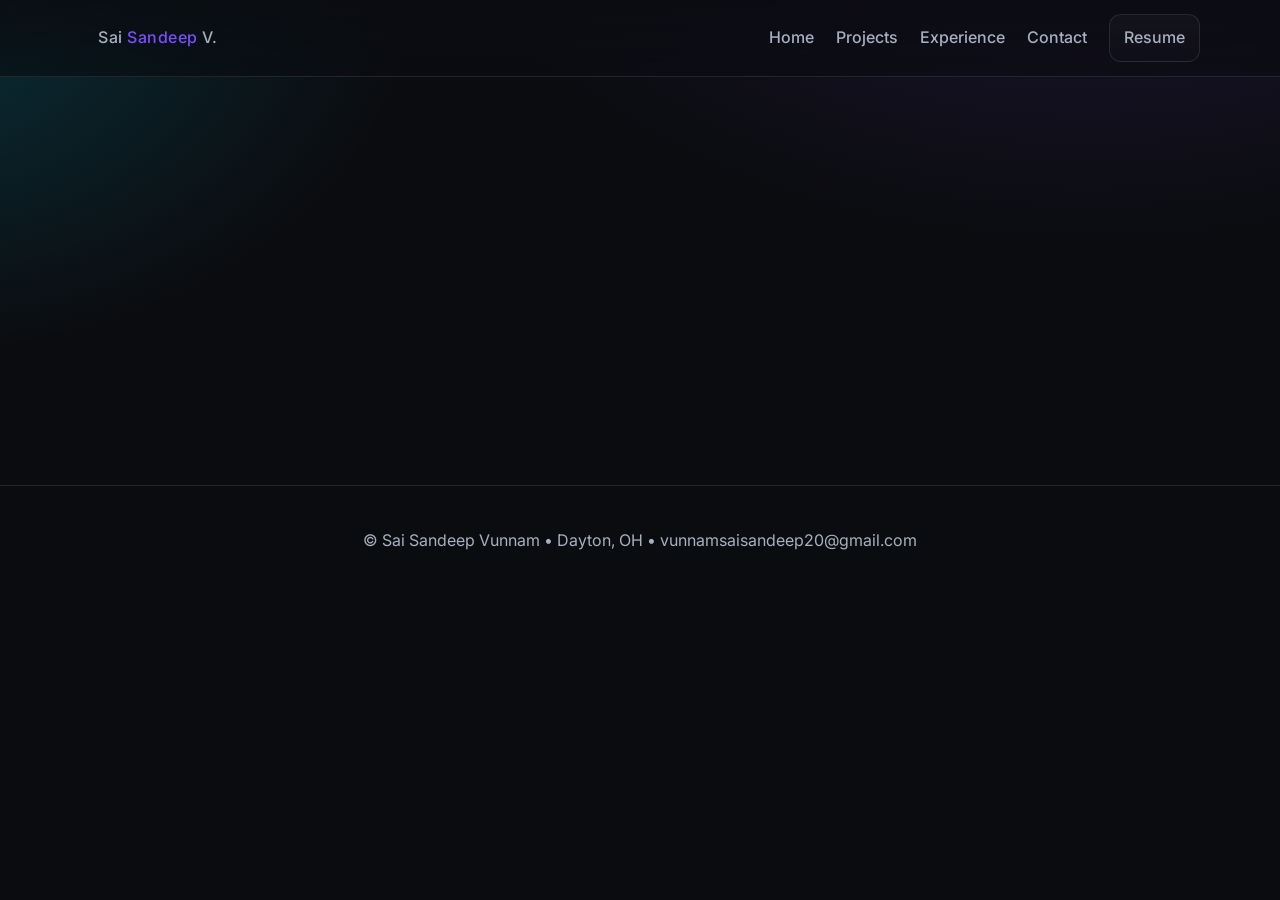
==== commit 6e845143: "update changes" ====
--- a/index.html
+++ b/index.html
@@ -160,12 +160,26 @@
         'Customized themes, optimized for SEO + accessibility, and embedded performance monitoring with Google Analytics.',
         'Collaborated across marketing, design, and IT teams to align campaign launches with institutional branding.'
       ]},
-      {role:'UI/UX Designer & Web Developer', company:'BSCPL Infrastructure Ltd.', period:'Jun 2021 – May 2022', bullets:[
-        'Built the company’s corporate website and event microsites in WordPress, applying secure managed hosting and responsive performance optimization.',
-        'Produced Figma/Adobe XD mockups and interactive prototypes to streamline management approvals.',
-        'Enhanced usability with Bootstrap + custom CSS, improving engagement metrics by ~25%.',
-        'Created illustrations (Illustrator) and motion graphics (After Effects) for digital campaigns and presentations.',
-        'Partnered with IT teams to ensure consistency across CMS content and design standards.'
+      {role:'Web Designer', company:'KIMS Hospitals', period:'Aug 2020 - May 2023', bullets:[
+        'Designed and developed responsive booking portals, provider search flows, and service-line microsites, delivering mobile-first performance with strong accessibility.',
+        'Built front-end components (forms, navigation menus, interactive cards) with proper validation, states, and error handling to ensure intuitive usability.',
+        'Created visual assets and UI elements (icons, banners, infographics) aligned with brand guidelines to support patient-facing campaigns and service promotions.',
+        'Partnered with marketing and SEO teams to implement schema.org markup, WCAG/ADA compliance, and accessibility standards, improving discoverability and inclusivity.',
+        'Conducted UX research with GA4 insights, heatmaps, and usability testing, iterating layouts and CTAs to increase conversions on appointment funnels',
+        'Collaborated cross-functionally with IT, clinicians, and marketing teams to launch new microsites and redesign patient portals, ensuring seamless digital experiences.' 
+        'Optimized page performance, load times, and cross-browser compatibility, enhancing patient engagement across devices.' 
+        'Leveraged design and prototyping tools (Figma, Adobe XD, Photoshop) for wireframes, mockups, and interactive UI flows, translating them into production-ready HTML, CSS, and JavaScript.' 
+      ]},
+      {role:'Web Designer', company:'BSCPL Infrastructure Ltd.', period:'Jan 2020 - Mar 2021', bullets:[
+        'Designed and launched corporate website layouts, investor pages, and project showcase microsites, ensuring brand consistency and professional appeal.',
+        'Developed responsive front-end interfaces with HTML5, CSS3, and JavaScript, optimized for cross-browser and multi-device compatibility.',
+        'Built interactive UI components (sliders, forms, navigation systems, project galleries) with intuitive workflows to improve user engagement.',
+        'Collaborated with marketing and business teams to integrate SEO best practices, analytics tracking, and structured data markup, improving visibility in search results.',
+        'Conducted usability testing and feedback sessions with stakeholders to refine layouts, simplify navigation, and improve overall UX flow'
+        'Enhanced site performance, accessibility, and content management practices, establishing scalable templates for future digital initiatives.'
+        'PLeveraged Adobe Creative Suite and Figma for design prototypes and collaborated with developers for seamless design-to-code handoff..'
+
+
       ]}
     ];
 
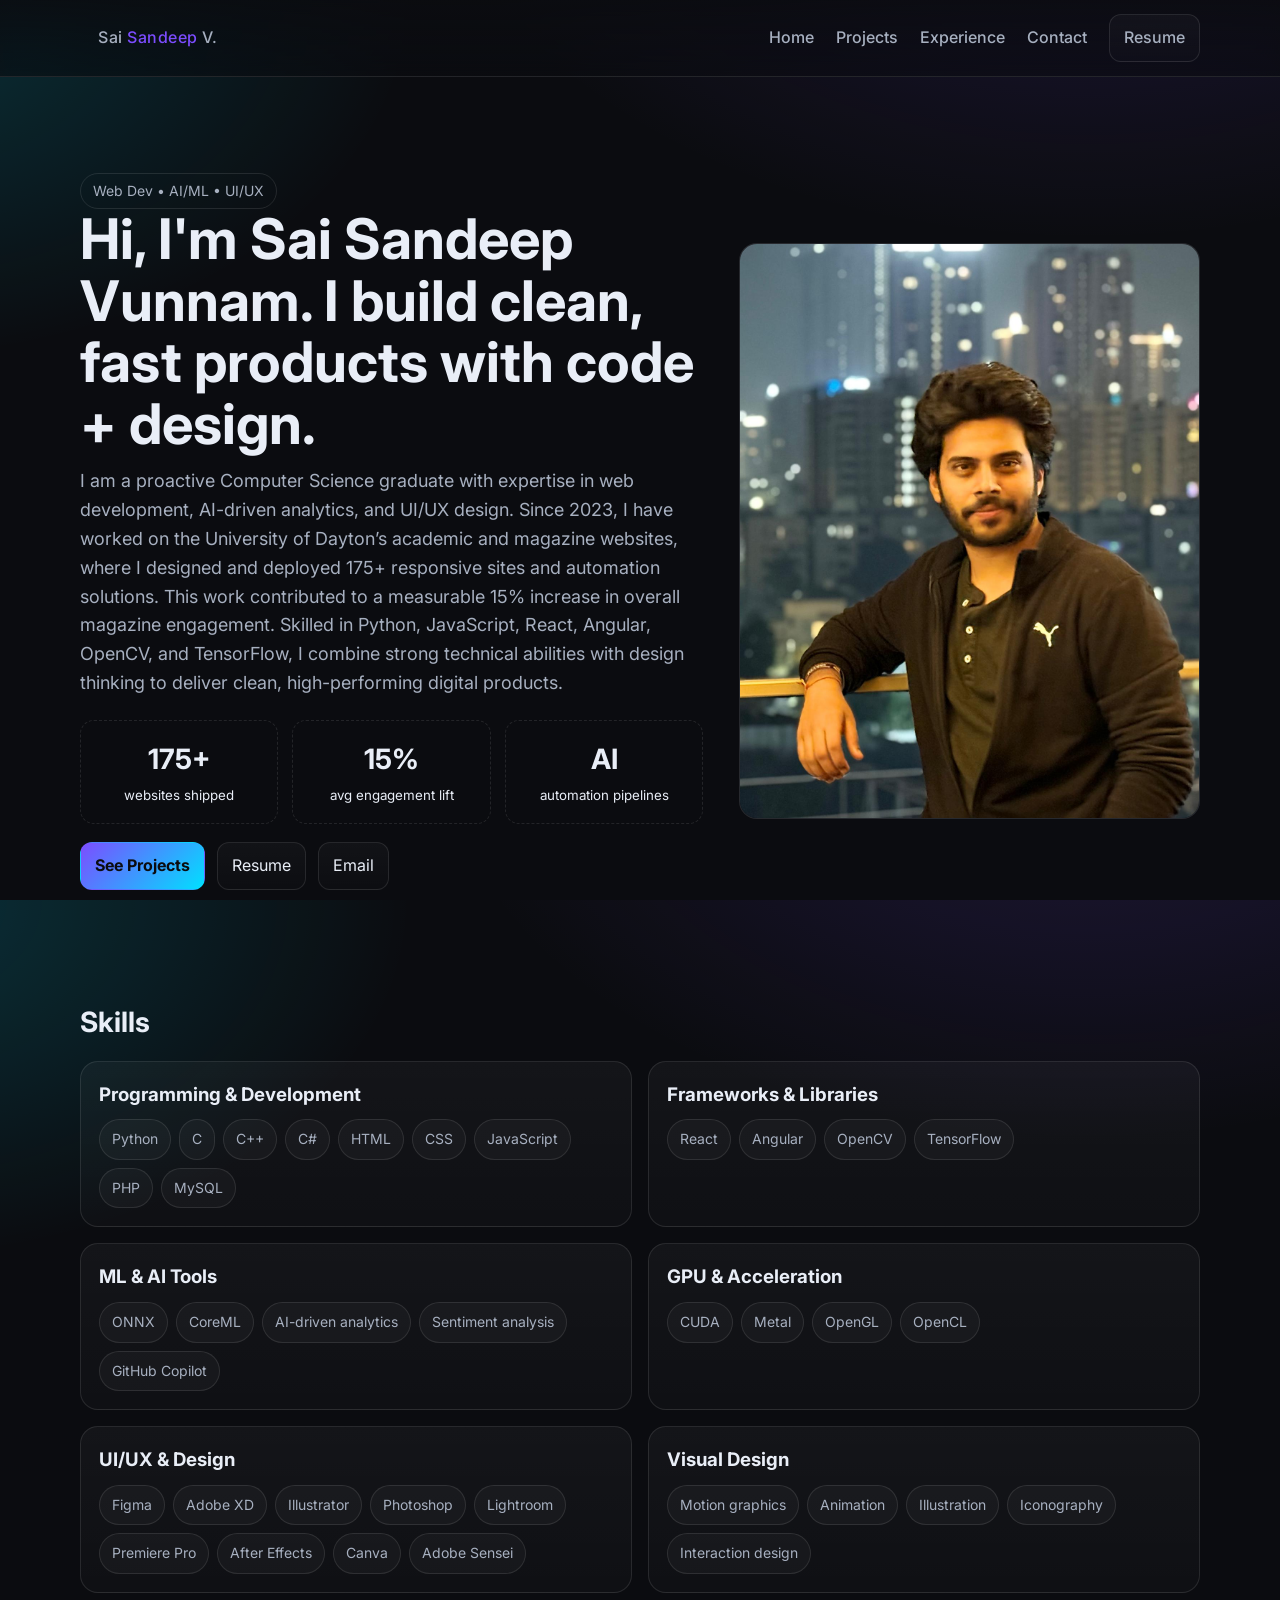
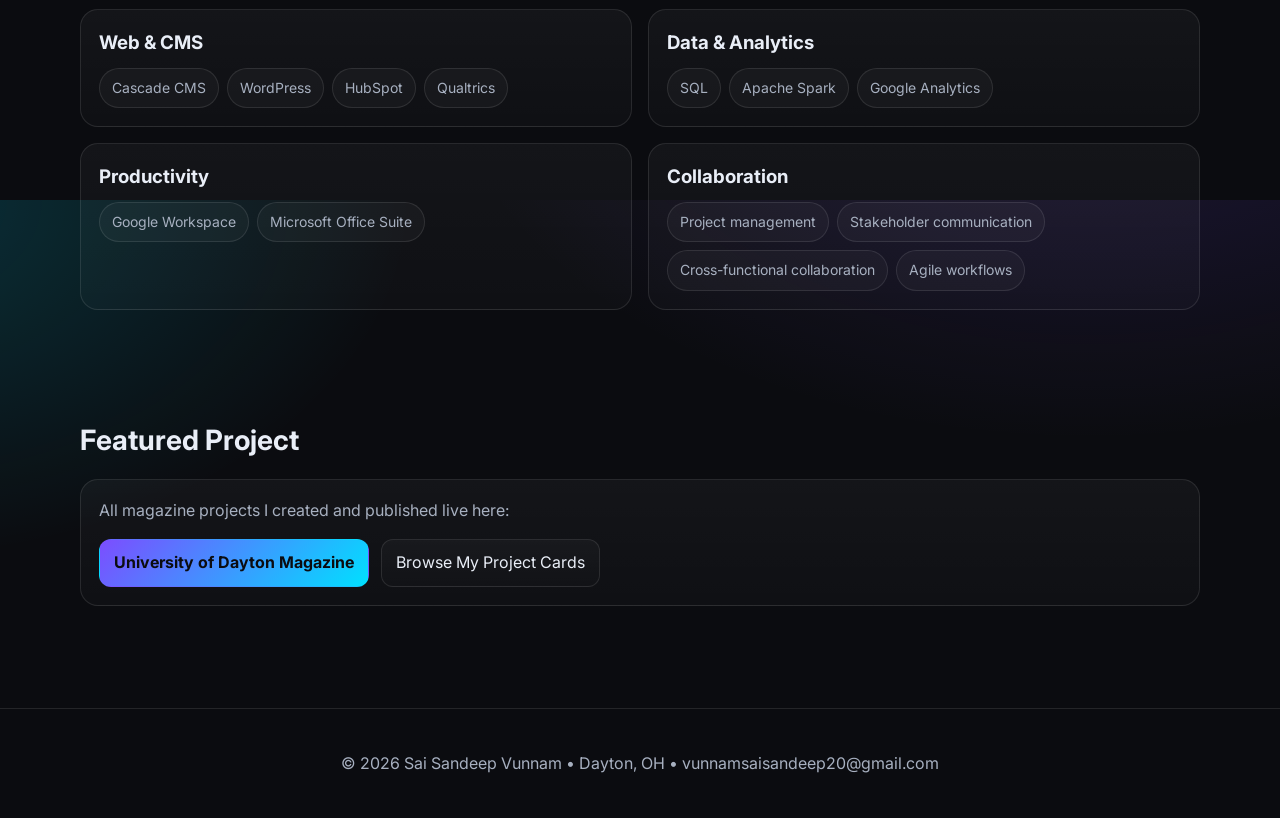
==== commit 74227b4c: "updated changes" ====
--- a/index.html
+++ b/index.html
@@ -92,6 +92,10 @@
     <div class="container">©️ <span id="y"></span> Sai Sandeep Vunnam • Dayton, OH • <a href="mailto:vunnamsaisandeep20@gmail.com">vunnamsaisandeep20@gmail.com</a></div>
   </footer>
 
+  <noscript style="color:#fff; display:block; text-align:center; padding:12px;">
+    This site needs JavaScript enabled.
+  </noscript>
+
   <script>
     // --- DATA ---
     const INFO = {
@@ -138,7 +142,7 @@
       {label:'Winter 23–24', title:'UD Magazine — Winter 2023–24', url:'https://udayton.edu/magazine/2023/winter-23-24.php', img:'winter2023-24.png'}
     ];
 
-    // ---- FIXED EXPERIENCE (no merge markers, proper commas) ----
+    // ---- EXPERIENCE (fixed commas/typos only) ----
     const EXPERIENCE = [
       {role:'Web Content & Application Developer', company:'University of Dayton', period:'Nov 2023 – Present', bullets:[
         'Built and launched 175+ academic and magazine sites using Cascade CMS for templating, content workflows, and responsive deployment.',
@@ -165,21 +169,19 @@
         'Built front-end components (forms, navigation menus, interactive cards) with proper validation, states, and error handling to ensure intuitive usability.',
         'Created visual assets and UI elements (icons, banners, infographics) aligned with brand guidelines to support patient-facing campaigns and service promotions.',
         'Partnered with marketing and SEO teams to implement schema.org markup, WCAG/ADA compliance, and accessibility standards, improving discoverability and inclusivity.',
-        'Conducted UX research with GA4 insights, heatmaps, and usability testing, iterating layouts and CTAs to increase conversions on appointment funnels',
-        'Collaborated cross-functionally with IT, clinicians, and marketing teams to launch new microsites and redesign patient portals, ensuring seamless digital experiences.' 
-        'Optimized page performance, load times, and cross-browser compatibility, enhancing patient engagement across devices.' 
-        'Leveraged design and prototyping tools (Figma, Adobe XD, Photoshop) for wireframes, mockups, and interactive UI flows, translating them into production-ready HTML, CSS, and JavaScript.' 
+        'Conducted UX research with GA4 insights, heatmaps, and usability testing, iterating layouts and CTAs to increase conversions on appointment funnels.',
+        'Collaborated cross-functionally with IT, clinicians, and marketing teams to launch new microsites and redesign patient portals, ensuring seamless digital experiences.',
+        'Optimized page performance, load times, and cross-browser compatibility, enhancing patient engagement across devices.',
+        'Leveraged design and prototyping tools (Figma, Adobe XD, Photoshop) for wireframes, mockups, and interactive UI flows, translating them into production-ready HTML, CSS, and JavaScript.'
       ]},
       {role:'Web Designer', company:'BSCPL Infrastructure Ltd.', period:'Jan 2020 - Mar 2021', bullets:[
         'Designed and launched corporate website layouts, investor pages, and project showcase microsites, ensuring brand consistency and professional appeal.',
         'Developed responsive front-end interfaces with HTML5, CSS3, and JavaScript, optimized for cross-browser and multi-device compatibility.',
         'Built interactive UI components (sliders, forms, navigation systems, project galleries) with intuitive workflows to improve user engagement.',
         'Collaborated with marketing and business teams to integrate SEO best practices, analytics tracking, and structured data markup, improving visibility in search results.',
-        'Conducted usability testing and feedback sessions with stakeholders to refine layouts, simplify navigation, and improve overall UX flow'
-        'Enhanced site performance, accessibility, and content management practices, establishing scalable templates for future digital initiatives.'
-        'PLeveraged Adobe Creative Suite and Figma for design prototypes and collaborated with developers for seamless design-to-code handoff..'
-
-
+        'Conducted usability testing and feedback sessions with stakeholders to refine layouts, simplify navigation, and improve overall UX flow.',
+        'Enhanced site performance, accessibility, and content management practices, establishing scalable templates for future digital initiatives.',
+        'Leveraged Adobe Creative Suite and Figma for design prototypes and collaborated with developers for seamless design-to-code handoff.'
       ]}
     ];
 
